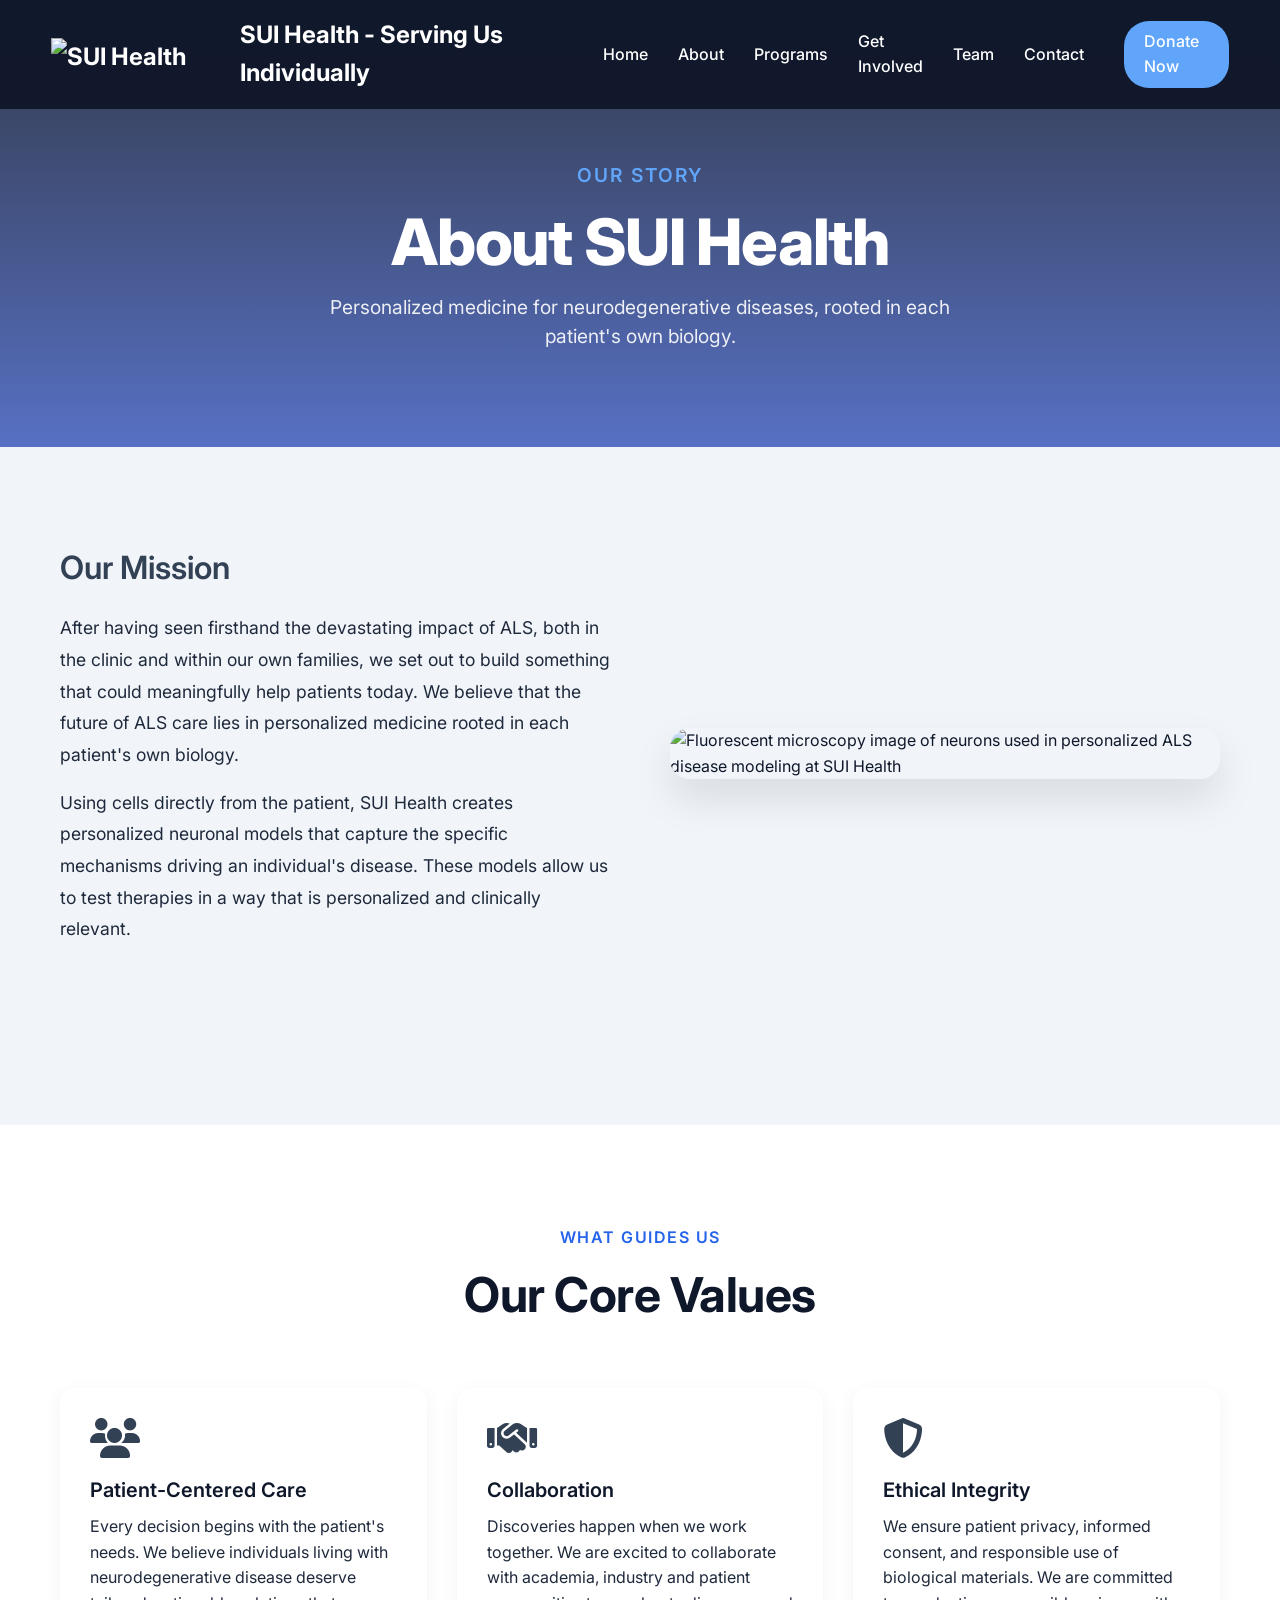
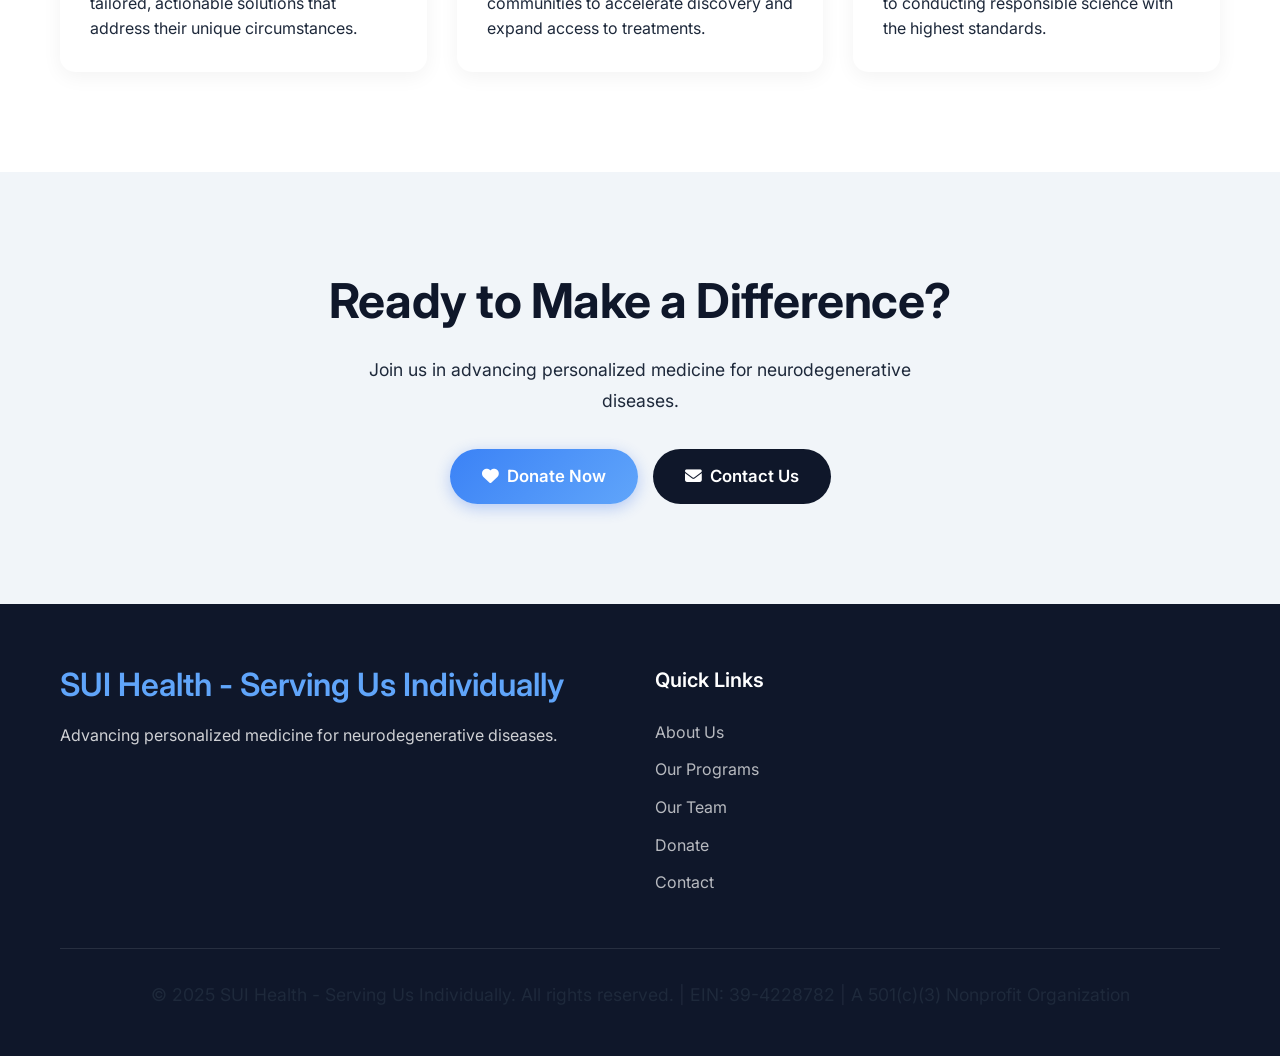
==== about.html @ d616ecc9 "Initial commit" ====
<!DOCTYPE html>
<html lang="en">
<head>
    <meta charset="UTF-8">
    <meta name="viewport" content="width=device-width, initial-scale=1.0">
    <title>About SUI Health — Our Mission to Personalize ALS Treatment</title>
    <meta name="description" content="Learn about SUI Health's mission to develop personalized treatments for ALS and neurodegenerative diseases using patient-derived cellular models and cutting-edge research.">
    <meta name="keywords" content="SUI Health mission, ALS personalized medicine, neurodegenerative disease nonprofit, patient-centered ALS care, personalized neuronal models">
    <link rel="canonical" href="https://www.suihealth.com/about">

    <meta property="og:title" content="About SUI Health — Our Mission to Personalize ALS Treatment">
    <meta property="og:description" content="Learn how SUI Health is pioneering personalized ALS treatments using patient-derived cellular models.">
    <meta property="og:url" content="https://www.suihealth.com/about">
    <meta property="og:type" content="website">

    <script async src="https://www.googletagmanager.com/gtag/js?id=G-ZKHD42PNMG"></script>
    <script>window.dataLayer=window.dataLayer||[];function gtag(){dataLayer.push(arguments);}gtag('js',new Date());gtag('config','G-ZKHD42PNMG');</script>

    <link rel="preconnect" href="https://fonts.googleapis.com">
    <link rel="preconnect" href="https://fonts.gstatic.com" crossorigin>
    <link href="https://fonts.googleapis.com/css2?family=Inter:wght@300;400;500;600;700;800&display=swap" rel="stylesheet">
    <link rel="stylesheet" href="https://cdnjs.cloudflare.com/ajax/libs/font-awesome/6.4.0/css/all.min.css">
    <link rel="stylesheet" href="styles.css">
</head>
<body>
    <div class="loader" id="loader"><div class="loader-spinner"></div></div>

    <!-- Navigation -->
    <nav id="navbar">
        <div class="nav-container">
            <a href="/" class="logo">
                <img src="https://suihealth-website.s3.us-east-2.amazonaws.com/photos/logo-white.png" alt="SUI Health Logo" class="logo-img">
                <span><span class="logo-line1">SUI Health -</span> <span class="logo-line2">Serving Us Individually</span></span>
            </a>
            <div class="nav-links">
                <a href="/">Home</a>
                <a href="/about">About</a>
                <a href="/programs">Programs</a>
                <a href="/get-involved">Get Involved</a>
                <a href="/team">Team</a>
                <a href="/contact">Contact</a>
                <a href="/donate" class="btn-donate">Donate Now</a>
            </div>
            <div class="mobile-menu" onclick="toggleMobileMenu()"><i class="fas fa-bars"></i></div>
        </div>
    </nav>

    <!-- Page Hero -->
    <section class="page-hero">
        <div class="container">
            <div class="section-subtitle">Our Story</div>
            <h1>About SUI Health</h1>
            <p>Personalized medicine for neurodegenerative diseases, rooted in each patient's own biology.</p>
        </div>
    </section>

    <!-- Mission -->
    <section>
        <div class="container">
            <div class="about-content fade-in">
                <div class="about-text">
                    <h3>Our Mission</h3>
                    <p>After having seen firsthand the devastating impact of ALS, both in the clinic and within our own families, we set out to build something that could meaningfully help patients today. We believe that the future of ALS care lies in personalized medicine rooted in each patient's own biology.</p>
                    <p>Using cells directly from the patient, SUI Health creates personalized neuronal models that capture the specific mechanisms driving an individual's disease. These models allow us to test therapies in a way that is personalized and clinically relevant.</p>
                </div>
                <div class="about-image">
                    <img src="https://suihealth-website.s3.us-east-2.amazonaws.com/photos/GU_LC3B-noBaf_1006 - Deconvolved, Type Automatic_2.png" alt="Fluorescent microscopy image of neurons used in personalized ALS disease modeling at SUI Health">
                </div>
            </div>
        </div>
    </section>

    <!-- Values -->
    <section>
        <div class="container">
            <div class="section-header">
                <div class="section-subtitle">What Guides Us</div>
                <h2>Our Core Values</h2>
            </div>
            <div class="values-grid fade-in">
                <div class="value-card">
                    <i class="fas fa-users"></i>
                    <h4>Patient-Centered Care</h4>
                    <p>Every decision begins with the patient's needs. We believe individuals living with neurodegenerative disease deserve tailored, actionable solutions that address their unique circumstances.</p>
                </div>
                <div class="value-card">
                    <i class="fas fa-handshake"></i>
                    <h4>Collaboration</h4>
                    <p>Discoveries happen when we work together. We are excited to collaborate with academia, industry and patient communities to accelerate discovery and expand access to treatments.</p>
                </div>
                <div class="value-card">
                    <i class="fas fa-shield-alt"></i>
                    <h4>Ethical Integrity</h4>
                    <p>We ensure patient privacy, informed consent, and responsible use of biological materials. We are committed to conducting responsible science with the highest standards.</p>
                </div>
            </div>
        </div>
    </section>

    <!-- CTA -->
    <section>
        <div class="container" style="text-align: center;">
            <h2>Ready to Make a Difference?</h2>
            <p style="max-width: 600px; margin: 0 auto 2rem;">Join us in advancing personalized medicine for neurodegenerative diseases.</p>
            <div style="display: flex; gap: 15px; justify-content: center; flex-wrap: wrap;">
                <a href="/donate" class="btn btn-primary"><i class="fas fa-heart"></i> Donate Now</a>
                <a href="/contact" class="btn btn-dark"><i class="fas fa-envelope"></i> Contact Us</a>
            </div>
        </div>
    </section>

    <!-- Footer -->
    <footer>
        <div class="container">
            <div class="footer-content">
                <div class="footer-about">
                    <h3>SUI Health - Serving Us Individually</h3>
                    <p>Advancing personalized medicine for neurodegenerative diseases.</p>
                </div>
                <div class="footer-column">
                    <h4>Quick Links</h4>
                    <ul>
                        <li><a href="/about">About Us</a></li>
                        <li><a href="/programs">Our Programs</a></li>
                        <li><a href="/team">Our Team</a></li>
                        <li><a href="/donate">Donate</a></li>
                        <li><a href="/contact">Contact</a></li>
                    </ul>
                </div>
            </div>
            <div class="footer-bottom">
                <p>&copy; 2025 SUI Health - Serving Us Individually. All rights reserved. | EIN: 39-4228782 | A 501(c)(3) Nonprofit Organization</p>
            </div>
        </div>
    </footer>
    <script src="main.js"></script>
</body>
</html>
---- styles.css ----
/* ========== styles.css — SUI Health Shared Styles ========== */

/* ---------- CSS VARIABLES ---------- */
:root {
    --primary-blue: #2563eb;
    --secondary-blue: #1e40af;
    --light-blue: #3b82f6;
    --accent-blue: #60a5fa;
    --dark-black: #0f172a;
    --medium-black: #1e293b;
    --light-black: #334155;
    --gray: #64748b;
    --light-gray: #f1f5f9;
    --white: #ffffff;
    --success: #10b981;
    --warning: #f59e0b;
    --section-padding: clamp(60px, 8vw, 100px);
    --container-padding: clamp(16px, 4vw, 20px);
    --element-gap: clamp(20px, 4vw, 30px);
}

/* ---------- RESET & BASE ---------- */
* { box-sizing: border-box; margin: 0; padding: 0; scroll-behavior: smooth; }
html { font-size: 16px; }
body {
    font-family: 'Inter', sans-serif;
    color: var(--dark-black);
    background-color: var(--white);
    line-height: 1.6;
    overflow-x: hidden;
    width: 100%;
}

/* ---------- TYPOGRAPHY ---------- */
h1 { font-size: clamp(2.5rem, 5vw, 4rem); font-weight: 800; line-height: 1.1; letter-spacing: -0.02em; margin-bottom: 1rem; }
h2 { font-size: clamp(2rem, 4vw, 3rem); font-weight: 700; line-height: 1.2; letter-spacing: -0.01em; margin-bottom: 1.5rem; }
h3 { font-size: clamp(1.5rem, 3vw, 2rem); font-weight: 600; line-height: 1.3; margin-bottom: 1rem; }
h4 { font-size: 1.25rem; font-weight: 600; margin-bottom: 0.75rem; }
p { font-size: 1.1rem; line-height: 1.8; color: var(--medium-black); margin-bottom: 1rem; }

/* ---------- CONTAINER ---------- */
.container { width: 100%; max-width: 1200px; margin: 0 auto; padding: 0 var(--container-padding); }

/* ---------- SECTIONS ---------- */
section { width: 100%; padding: var(--section-padding) 0; position: relative; }
section:nth-child(even) { background: var(--light-gray); }
.section-header { text-align: center; margin-bottom: 4rem; }
.section-subtitle { color: var(--primary-blue); font-size: 1rem; font-weight: 600; text-transform: uppercase; letter-spacing: 1.5px; margin-bottom: 1rem; }

/* ---------- BUTTONS ---------- */
.btn {
    display: inline-flex; align-items: center; justify-content: center; gap: 8px;
    padding: clamp(12px, 3vw, 14px) clamp(24px, 5vw, 32px);
    font-size: clamp(1rem, 2.5vw, 1.05rem); font-weight: 600; text-decoration: none;
    border-radius: 50px; transition: all 0.3s ease; cursor: pointer; border: none;
    text-align: center; white-space: nowrap;
}
.btn-primary {
    background: linear-gradient(135deg, var(--light-blue), var(--accent-blue));
    color: var(--white); box-shadow: 0 4px 15px rgba(37, 99, 235, 0.3);
}
.btn-primary:hover { transform: translateY(-2px); box-shadow: 0 6px 20px rgba(37, 99, 235, 0.4); }
.btn-secondary { background: transparent; color: var(--white); border: 2px solid var(--white); }
.btn-secondary:hover { background: var(--white); color: var(--primary-blue); }
.btn-dark { background: var(--dark-black); color: var(--white); }
.btn-dark:hover { background: var(--medium-black); }

/* ---------- NAVIGATION ---------- */
nav {
    position: fixed; top: 0; left: 0; width: 100%;
    background: rgba(15, 23, 42, 0.95); backdrop-filter: blur(12px);
    z-index: 1000; transition: all 0.3s ease;
}
nav.scrolled { box-shadow: 0 4px 20px rgba(0, 0, 0, 0.1); }
.nav-container {
    display: flex; justify-content: space-between; align-items: center;
    padding: clamp(0.75rem, 2vw, 1rem) clamp(16px, 4vw, 5%);
}
.logo {
    display: flex; align-items: center; gap: 10px; color: var(--white);
    font-size: clamp(1.25rem, 3vw, 1.5rem); font-weight: 700; text-decoration: none;
}
.logo-img { height: clamp(24px, 4vw, 32px); width: auto; object-fit: contain; }
.logo-line1, .logo-line2 { display: inline; }

.nav-links { display: flex; gap: clamp(20px, 4vw, 30px); align-items: center; }
.nav-links a {
    color: var(--white); text-decoration: none; font-weight: 500;
    font-size: clamp(0.9rem, 2vw, 1rem); transition: color 0.3s ease; position: relative;
}
.nav-links a::after {
    content: ''; position: absolute; bottom: -5px; left: 0; width: 0; height: 2px;
    background: var(--accent-blue); transition: width 0.3s ease;
}
.nav-links a:hover::after { width: 100%; }
.nav-links .btn-donate {
    background: var(--accent-blue); padding: 8px 20px; border-radius: 25px; margin-left: 10px;
}
.nav-links .btn-donate:hover { background: var(--light-blue); transform: translateY(-1px); }
.mobile-menu { display: none; color: var(--white); font-size: 1.5rem; cursor: pointer; padding: 8px; }

/* ---------- HERO (homepage + page banners) ---------- */
.page-hero {
    position: relative;
    padding: 160px 0 80px;
    text-align: center;
    color: #fff;
    overflow: hidden;
    background: 
        linear-gradient(rgba(15,23,42,0.85), rgba(30,64,175,0.75)),
        url('https://suihealth-website.s3.us-east-2.amazonaws.com/photos/17_6_21_vehicle_treated_DAPI_TDP_MAP2_2_MaxIntensity.png') no-repeat center center;
    background-size: cover;
}

.page-hero h1 {
    color: #fff;
    font-size: clamp(2.5rem, 5vw, 4rem);
    font-weight: 800;
    line-height: 1.1;
    letter-spacing: -0.02em;
    margin-bottom: 1rem;
}

.page-hero p {
    color: rgba(255,255,255,0.9);
    font-size: 1.2rem;
    line-height: 1.5;
    max-width: 700px;
    margin-left: auto;
    margin-right: auto;
}

.page-hero .section-subtitle {
    color: var(--accent-blue);
    font-size: 1.2rem;
    font-weight: 600;
    text-transform: uppercase;
    letter-spacing: 2px;
    margin-bottom: 1rem;
}

/* Full-height hero for homepage */
#home {
    position: relative; min-height: 100vh; display: flex; align-items: center;
    justify-content: center; text-align: center; color: #fff; overflow: hidden;
    background: linear-gradient(rgba(15,23,42,0.6), rgba(30,64,175,0.6)),
        url('https://suihealth-website.s3.us-east-2.amazonaws.com/photos/17_6_21_vehicle_treated_DAPI_TDP_MAP2_2_MaxIntensity.png') no-repeat center center;
    background-size: cover;
}
#home::before {
    content: ''; position: absolute; top: 0; left: 0; right: 0; bottom: 0;
    background: rgba(0,0,0,0.2); pointer-events: none;
}
.hero-content { position: relative; z-index: 2; max-width: 800px; padding: 0 var(--container-padding); animation: fadeInUp 1s ease; }
.hero-subtitle { color: var(--accent-blue); font-size: 1.2rem; font-weight: 600; margin-bottom: 1rem; text-transform: uppercase; letter-spacing: 2px; }
#home h1 { font-size: clamp(2.5rem, 5vw, 4rem); font-weight: 800; margin-bottom: 1rem; }
.hero-description { font-size: 1.2rem; line-height: 1.5; color: rgba(255,255,255,0.9); margin-bottom: 2rem; max-width: 600px; margin-left: auto; margin-right: auto; }
.hero-buttons { display: flex; gap: 20px; justify-content: center; flex-wrap: wrap; }

/* ---------- GRIDS ---------- */
.values-grid { display: grid; grid-template-columns: repeat(auto-fit, minmax(280px, 1fr)); gap: var(--element-gap); margin-top: 3rem; }

/* ---------- VALUE CARDS ---------- */
.value-card {
    background: var(--white); padding: clamp(25px, 4vw, 30px); border-radius: 15px;
    box-shadow: 0 5px 20px rgba(0, 0, 0, 0.05); transition: transform 0.3s ease, box-shadow 0.3s ease; height: fit-content;
}
.value-card:hover { transform: translateY(-5px); box-shadow: 0 10px 30px rgba(0, 0, 0, 0.1); }
.value-card i { font-size: clamp(2rem, 5vw, 2.5rem); color: var(--light-black); margin-bottom: 1rem; }
.value-card h4 { color: var(--dark-black); margin-bottom: 0.5rem; }
.value-card p { font-size: clamp(0.95rem, 2.5vw, 1rem); line-height: 1.6; margin: 0; }

/* ---------- ABOUT ---------- */
.about-content { display: grid; grid-template-columns: 1fr; gap: clamp(40px, 8vw, 60px); align-items: center; margin-bottom: 4rem; }
.about-text h3 { color: var(--light-black); margin-bottom: 1.5rem; }
.about-image { position: relative; border-radius: 20px; overflow: hidden; box-shadow: 0 20px 40px rgba(0, 0, 0, 0.1); order: 2; }
.about-image img { width: 100%; height: auto; display: block; }
.about-text { order: 1; }
.about-values { text-align: center; margin-bottom: 40px; padding: 0 var(--container-padding); box-sizing: border-box; }
.about-values img { max-width: 100%; max-height: 400px; width: auto; height: auto; object-fit: cover; border-radius: 10px; box-shadow: 0 4px 10px rgba(0,0,0,0.1); display: block; margin: 0 auto; }

/* ---------- TEAM ---------- */
.team-grid { display: grid; grid-template-columns: repeat(auto-fit, minmax(300px, 1fr)); gap: var(--element-gap); }
.team-member { background: var(--white); border-radius: 20px; overflow: hidden; box-shadow: 0 10px 30px rgba(0, 0, 0, 0.08); transition: transform 0.3s ease, box-shadow 0.3s ease; }
.team-member:hover { transform: translateY(-10px); box-shadow: 0 20px 40px rgba(0, 0, 0, 0.15); }
.team-member-image { height: 300px; background: linear-gradient(135deg, var(--light-black), var(--secondary-blue)); display: flex; align-items: center; justify-content: center; position: relative; overflow: hidden; }
.team-photo { width: 100%; height: 100%; object-fit: cover; object-position: center; }
.team-member-content { padding: clamp(20px, 4vw, 30px); }
.team-member-role { color: var(--light-black); font-weight: 600; margin-bottom: 1rem; }
.team-member-bio { color: var(--gray); line-height: 1.6; margin-bottom: 0; font-size: clamp(0.95rem, 2.5vw, 1rem); }

/* ---------- GET INVOLVED ---------- */
.involvement-options { display: grid; grid-template-columns: repeat(auto-fit, minmax(300px, 1fr)); gap: var(--element-gap); }
.involvement-card { background: linear-gradient(135deg, var(--dark-black), var(--medium-black)); color: var(--white); padding: clamp(30px, 5vw, 40px) clamp(20px, 4vw, 30px); border-radius: 20px; text-align: center; transition: transform 0.3s ease; }
.involvement-card:hover { transform: scale(1.02); }
.involvement-card i { font-size: clamp(2.5rem, 5vw, 3rem); color: var(--accent-blue); margin-bottom: 1.5rem; }
.involvement-card h3 { margin-bottom: 1rem; }
.involvement-card p { color: rgba(255, 255, 255, 0.9); margin-bottom: 1.5rem; font-size: clamp(0.95rem, 2.5vw, 1rem); }
.involvement-card .btn { width: 100%; max-width: 250px; }
.involvement-buttons { display: flex; gap: 10px; flex-wrap: wrap; justify-content: center; }
.involvement-buttons .btn { flex: 1; min-width: 120px; max-width: 200px; }

/* ---------- DONATION ---------- */
.sui-donation-section { max-width: 900px; margin: 0 auto; background: var(--white); border-radius: 20px; box-shadow: 0 20px 60px rgba(0, 0, 0, 0.1); overflow: hidden; }
.donation-content-wrapper { padding: clamp(30px, 5vw, 50px) clamp(20px, 4vw, 40px); }
.impact-message { text-align: center; margin-bottom: clamp(30px, 6vw, 50px); }
.impact-message h3 { color: var(--dark-black); font-size: clamp(1.5rem, 3vw, 2rem); font-weight: 600; line-height: 1.3; margin-bottom: 1.5rem; }
.impact-message p { font-size: clamp(1rem, 2.5vw, 1.1rem); line-height: 1.7; color: var(--medium-black); margin-bottom: 2rem; max-width: 700px; margin-left: auto; margin-right: auto; }
.impact-points { display: grid; grid-template-columns: repeat(auto-fit, minmax(250px, 1fr)); gap: clamp(20px, 4vw, 25px); margin-top: 30px; }
.impact-point { display: flex; align-items: center; gap: 15px; padding: clamp(15px, 3vw, 20px); background: var(--light-gray); border-radius: 15px; border-left: 4px solid var(--primary-blue); transition: transform 0.3s ease, box-shadow 0.3s ease; }
.impact-point:hover { transform: translateY(-2px); box-shadow: 0 5px 20px rgba(37, 99, 235, 0.1); }
.impact-point i { font-size: clamp(1.25rem, 3vw, 1.5rem); color: var(--primary-blue); min-width: 24px; flex-shrink: 0; }
.impact-point span { font-size: clamp(0.95rem, 2.5vw, 1rem); font-weight: 500; color: var(--dark-black); }
.secure-donation { text-align: center; margin: clamp(30px, 6vw, 50px) 0; }
.security-badge { display: inline-flex; align-items: center; gap: 10px; background: rgba(16, 185, 129, 0.1); color: var(--success); padding: 12px clamp(20px, 4vw, 28px); border-radius: 30px; font-weight: 600; font-size: clamp(0.9rem, 2.5vw, 1rem); margin-bottom: clamp(25px, 5vw, 35px); border: 1px solid rgba(16, 185, 129, 0.2); }
.security-badge i { font-size: 1.1rem; }
.paypal-container { margin: 30px 0; }
.custom-donate-btn {
    background: linear-gradient(135deg, var(--light-blue) 0%, var(--accent-blue) 100%);
    color: var(--white); border: none; border-radius: 50px;
    padding: clamp(18px, 4vw, 24px) clamp(30px, 6vw, 50px);
    font-size: clamp(1.1rem, 2.5vw, 1.2rem); font-weight: 600; cursor: pointer;
    transition: all 0.3s ease; box-shadow: 0 8px 30px rgba(37, 99, 235, 0.3);
    min-width: clamp(280px, 50vw, 320px); display: inline-flex; align-items: center;
    justify-content: center; gap: 15px; font-family: 'Inter', sans-serif;
    position: relative; overflow: hidden;
}
.custom-donate-btn::before { content: ''; position: absolute; top: 0; left: -100%; width: 100%; height: 100%; background: linear-gradient(90deg, transparent, rgba(255, 255, 255, 0.2), transparent); transition: left 0.5s; }
.custom-donate-btn:hover::before { left: 100%; }
.custom-donate-btn:hover { transform: translateY(-3px); box-shadow: 0 12px 40px rgba(37, 99, 235, 0.4); background: linear-gradient(135deg, var(--primary-blue) 0%, var(--secondary-blue) 100%); }
.custom-donate-btn i { font-size: 1.3rem; }
.btn-content { display: flex; flex-direction: column; align-items: center; }
.btn-text { font-size: clamp(1.1rem, 2.5vw, 1.2rem); line-height: 1.2; }
.btn-content small { font-size: clamp(0.75rem, 2vw, 0.8rem); font-weight: 400; opacity: 0.9; margin-top: 4px; }
.nonprofit-credentials { background: var(--light-gray); border-radius: 20px; padding: clamp(25px, 5vw, 40px); margin: clamp(30px, 6vw, 50px) 0; }
.credentials-grid { display: grid; grid-template-columns: repeat(auto-fit, minmax(250px, 1fr)); gap: clamp(20px, 4vw, 30px); }
.credential-item { display: flex; align-items: center; gap: clamp(15px, 3vw, 20px); background: var(--white); padding: clamp(18px, 4vw, 25px); border-radius: 15px; box-shadow: 0 5px 20px rgba(0, 0, 0, 0.05); transition: transform 0.3s ease, box-shadow 0.3s ease; }
.credential-item:hover { transform: translateY(-3px); box-shadow: 0 10px 30px rgba(0, 0, 0, 0.1); }
.credential-icon { width: clamp(50px, 8vw, 60px); height: clamp(50px, 8vw, 60px); background: linear-gradient(135deg, var(--light-blue) 0%, var(--accent-blue) 100%); border-radius: 15px; display: flex; align-items: center; justify-content: center; flex-shrink: 0; }
.credential-icon i { font-size: clamp(1.25rem, 3vw, 1.5rem); color: var(--white); }
.credential-text { flex: 1; }
.credential-text strong { display: block; color: var(--dark-black); font-size: clamp(1rem, 2.5vw, 1.1rem); font-weight: 600; margin-bottom: 5px; }
.credential-text span { color: var(--gray); font-size: clamp(0.9rem, 2vw, 0.95rem); }

/* ---------- CONTACT ---------- */
.contact-container { display: grid; grid-template-columns: 1fr; gap: var(--element-gap); max-width: 1000px; margin: 0 auto; }
.contact-info { background: linear-gradient(135deg, var(--dark-black), var(--medium-black)); color: var(--white); padding: clamp(25px, 5vw, 40px); border-radius: 20px; order: 2; }
.contact-info img { max-width: 300px; width: 100%; height: auto; border-radius: 15px; margin-top: 20px; display: block; margin-left: auto; margin-right: auto; }
.contact-form { background: var(--white); padding: clamp(25px, 5vw, 40px); border-radius: 20px; box-shadow: 0 10px 30px rgba(0, 0, 0, 0.05); order: 1; }
.contact-item { display: flex; align-items: flex-start; gap: 20px; margin-bottom: 25px; }
.contact-item i { font-size: 1.5rem; color: var(--accent-blue); width: 30px; margin-top: 2px; flex-shrink: 0; }
.contact-item-content h4 { font-size: 1rem; margin-bottom: 0.3rem; color: var(--accent-blue); }
.contact-item-content p { color: rgba(255, 255, 255, 0.9); margin: 0; font-size: clamp(0.95rem, 2.5vw, 1rem); }
.contact-item-content a { color: rgba(255, 255, 255, 0.9); text-decoration: none; }
.form-group { margin-bottom: clamp(15px, 3vw, 20px); }
.form-group label { display: block; margin-bottom: 8px; font-weight: 600; color: var(--dark-black); font-size: clamp(0.95rem, 2.5vw, 1rem); }
.form-group input, .form-group textarea { width: 100%; padding: clamp(10px, 2.5vw, 12px); border: 2px solid var(--light-gray); border-radius: 10px; font-size: clamp(0.95rem, 2.5vw, 1rem); font-family: inherit; transition: border-color 0.3s ease; }
.form-group input:focus, .form-group textarea:focus { outline: none; border-color: var(--primary-blue); }
.form-group textarea { resize: vertical; min-height: clamp(100px, 20vw, 120px); }
.form-submit { width: 100%; padding: clamp(12px, 3vw, 15px); font-size: clamp(1rem, 2.5vw, 1.1rem); }

/* ---------- FOOTER ---------- */
footer { background: var(--dark-black); color: var(--white); padding: clamp(40px, 8vw, 60px) 0 30px; }
.footer-content { display: grid; grid-template-columns: repeat(auto-fit, minmax(250px, 1fr)); gap: var(--element-gap); margin-bottom: 40px; }
.footer-about h3 { margin-bottom: 1rem; color: var(--accent-blue); }
.footer-about p { color: rgba(255, 255, 255, 0.8); line-height: 1.8; font-size: clamp(0.95rem, 2.5vw, 1rem); }
.footer-column h4 { margin-bottom: 1.5rem; color: var(--white); }
.footer-column ul { list-style: none; }
.footer-column ul li { margin-bottom: 12px; }
.footer-column ul li a { color: rgba(255, 255, 255, 0.7); text-decoration: none; transition: color 0.3s ease; font-size: clamp(0.9rem, 2.5vw, 1rem); }
.footer-column ul li a:hover { color: var(--accent-blue); }
.footer-bottom { padding-top: 30px; border-top: 1px solid rgba(255, 255, 255, 0.1); text-align: center; color: rgba(255, 255, 255, 0.6); font-size: clamp(0.875rem, 2vw, 0.95rem); }

/* ---------- ANIMATIONS ---------- */
@keyframes fadeInUp { from { opacity: 0; transform: translateY(40px); } to { opacity: 1; transform: translateY(0); } }
.fade-in { opacity: 0; transform: translateY(30px); transition: all 0.8s ease; }
.fade-in.visible { opacity: 1; transform: translateY(0); }

/* ---------- LOADER ---------- */
.loader { position: fixed; top: 0; left: 0; width: 100%; height: 100%; background: var(--dark-black); display: flex; align-items: center; justify-content: center; z-index: 9999; transition: opacity 0.5s ease, visibility 0.5s ease; }
.loader.hidden { opacity: 0; visibility: hidden; }
.loader-spinner { width: 60px; height: 60px; border: 4px solid rgba(255, 255, 255, 0.1); border-top-color: var(--accent-blue); border-radius: 50%; animation: spin 1s linear infinite; }
@keyframes spin { to { transform: rotate(360deg); } }

/* ---------- RESPONSIVE ---------- */
@media (min-width: 768px) {
    .about-content { grid-template-columns: 1fr 1fr; }
    .about-text { order: 1; }
    .about-image { order: 2; }
    .contact-container { grid-template-columns: 1fr 1fr; }
    .contact-info { order: 1; }
    .contact-form { order: 2; }
    .hero-buttons { justify-content: center; flex-direction: row; }
}

@media (max-width: 767px) {
    .nav-links { display: none; }
    .mobile-menu { display: block; }
    .hero-buttons { flex-direction: column; gap: 12px; }
    .hero-buttons .btn { width: 100%; max-width: 280px; margin: 0 auto; }
    .impact-points { grid-template-columns: 1fr; }
    .credentials-grid { grid-template-columns: 1fr; }
    .custom-donate-btn { max-width: 100%; min-width: 100%; }
    #home { background-attachment: scroll; }
    .programs-grid, .team-grid, .involvement-options { grid-template-columns: 1fr; }
    .footer-content { grid-template-columns: 1fr; text-align: center; }
}

@media (max-width: 768px) {
    #home h1 { font-size: 2.2rem; }
    #home .hero-description { font-size: 1rem; }
}

@media (max-width: 480px) {
    :root { --container-padding: 15px; --section-padding: 60px; }
    .logo-line2::before { content: "\A"; white-space: pre; }
    .logo { font-size: 1rem; line-height: 1.3; }
    .impact-point { flex-direction: column; text-align: center; gap: 10px; }
    .credential-item { flex-direction: column; text-align: center; gap: 15px; }
    section { padding: 60px 20px; }
    .container { padding: 0 15px; }
    .btn { padding: 12px 24px; font-size: 1rem; }
    #home h1 { font-size: 1.8rem; }
    #home .hero-description { font-size: 0.9rem; }
}
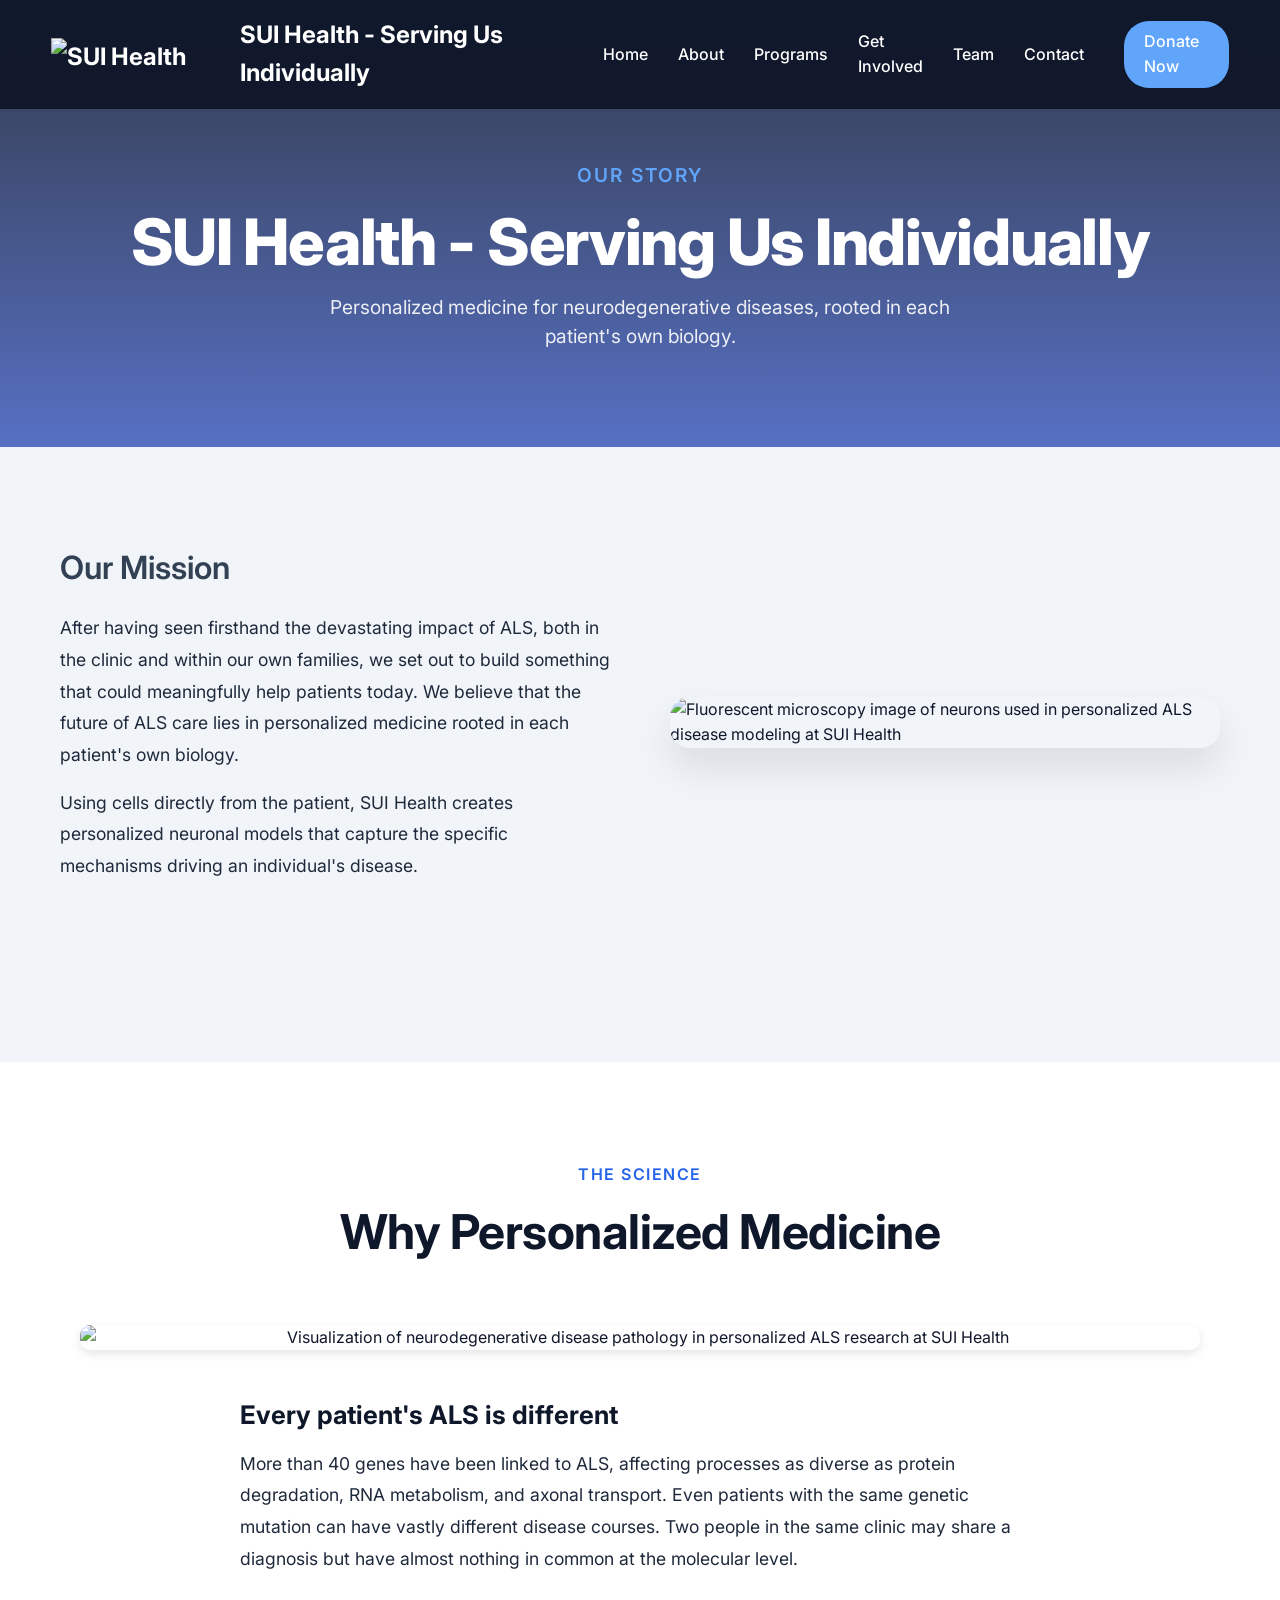
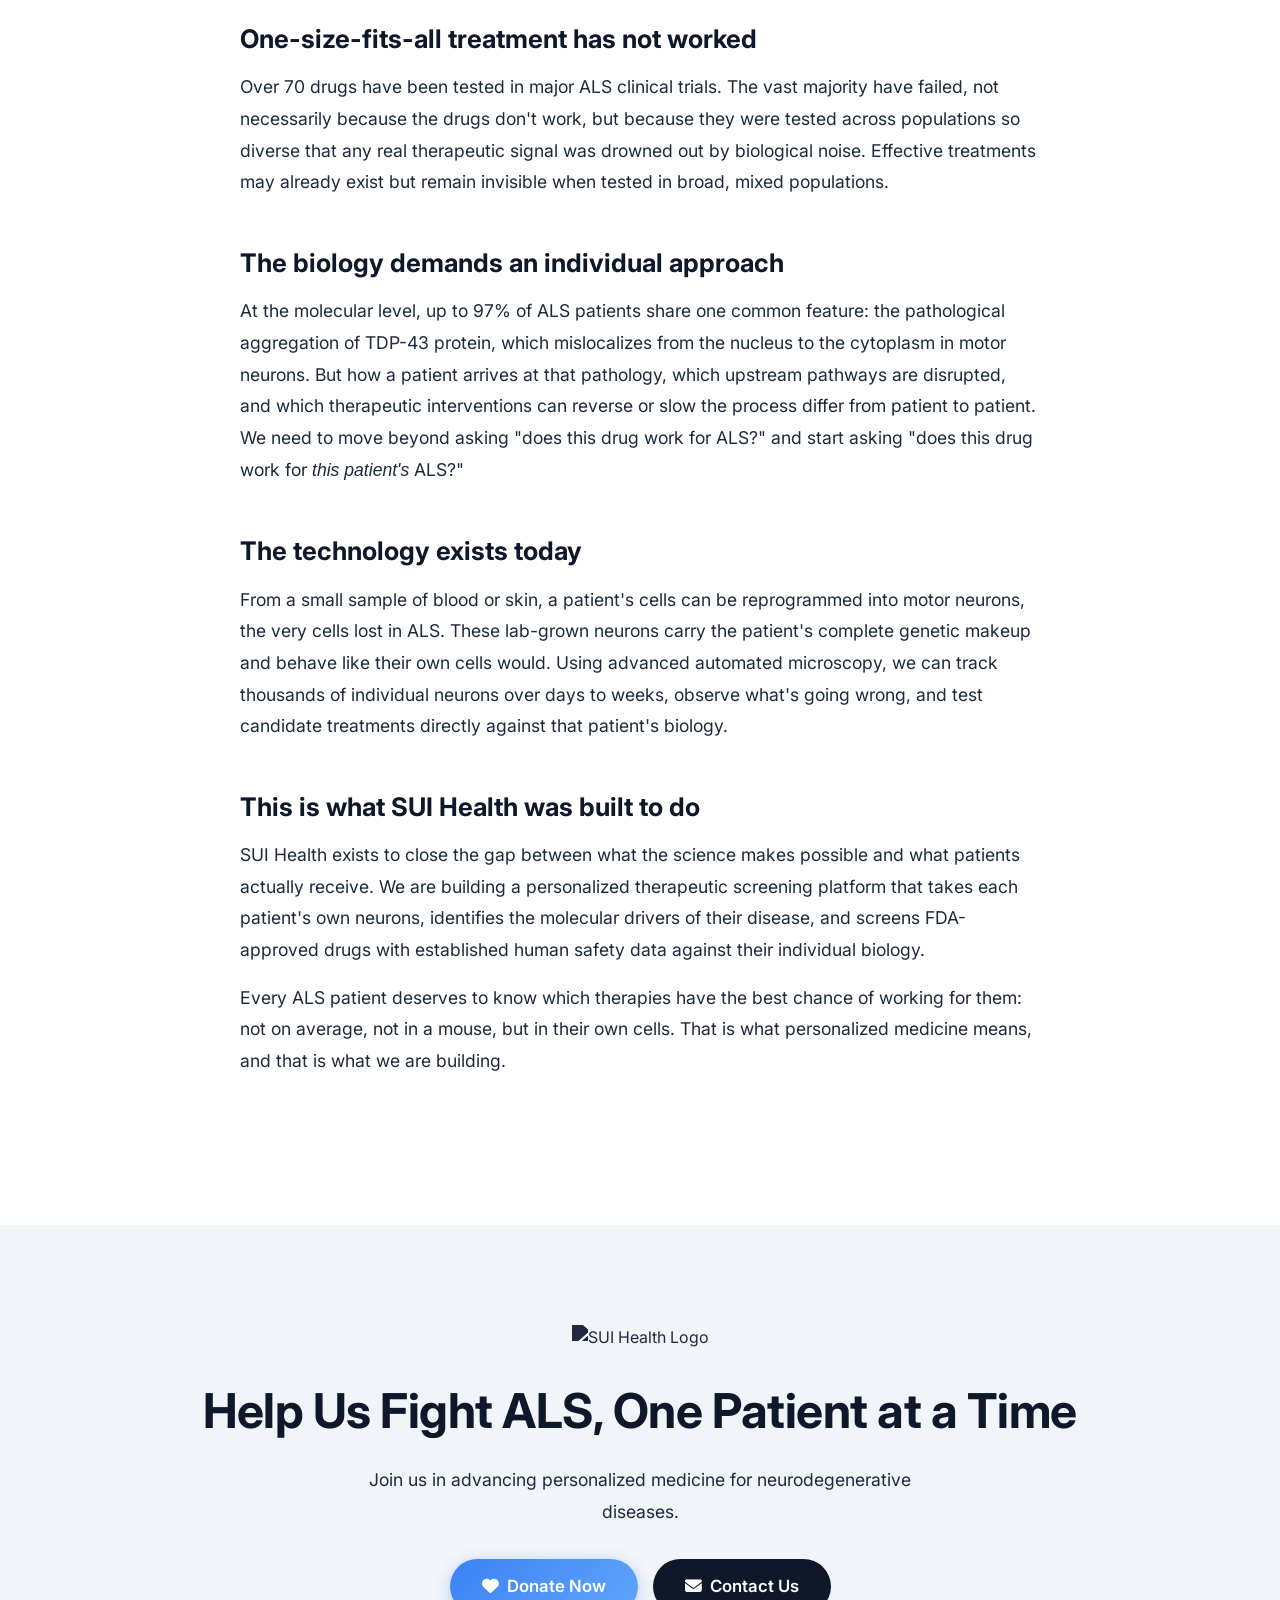
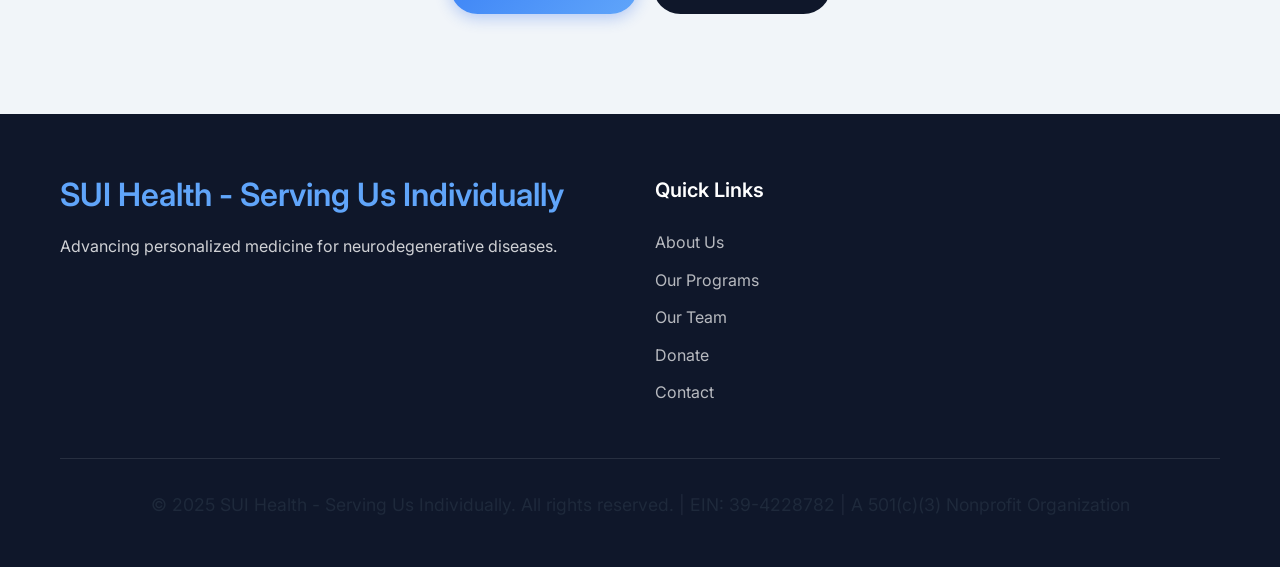
==== commit f169a7e9: "Add text and images for GitHub Pages" ====
--- a/about.html
+++ b/about.html
@@ -5,9 +5,8 @@
     <meta name="viewport" content="width=device-width, initial-scale=1.0">
     <title>About SUI Health — Our Mission to Personalize ALS Treatment</title>
     <meta name="description" content="Learn about SUI Health's mission to develop personalized treatments for ALS and neurodegenerative diseases using patient-derived cellular models and cutting-edge research.">
-    <meta name="keywords" content="SUI Health mission, ALS personalized medicine, neurodegenerative disease nonprofit, patient-centered ALS care, personalized neuronal models">
+    <meta name="keywords" content="SUI Health mission, ALS personalized medicine, neurodegenerative disease nonprofit, patient-centered ALS care, personalized neuronal models, TDP-43, iPSC motor neurons">
     <link rel="canonical" href="https://www.suihealth.com/about">
-
     <meta property="og:title" content="About SUI Health — Our Mission to Personalize ALS Treatment">
     <meta property="og:description" content="Learn how SUI Health is pioneering personalized ALS treatments using patient-derived cellular models.">
     <meta property="og:url" content="https://www.suihealth.com/about">
@@ -21,6 +20,37 @@
     <link href="https://fonts.googleapis.com/css2?family=Inter:wght@300;400;500;600;700;800&display=swap" rel="stylesheet">
     <link rel="stylesheet" href="https://cdnjs.cloudflare.com/ajax/libs/font-awesome/6.4.0/css/all.min.css">
     <link rel="stylesheet" href="styles.css">
+
+    <style>
+        /* About page specific styles */
+        .why-section {
+            max-width: 800px;
+            margin: 0 auto;
+        }
+        .why-block {
+            margin-bottom: 3rem;
+        }
+        .why-block h3 {
+            color: var(--dark-black);
+            font-size: clamp(1.3rem, 3vw, 1.6rem);
+            font-weight: 700;
+            margin-bottom: 1rem;
+        }
+        .why-block p {
+            font-size: 1.1rem;
+            line-height: 1.8;
+            color: var(--medium-black);
+        }
+        .why-intro {
+            text-align: center;
+            max-width: 700px;
+            margin: 0 auto 3rem;
+        }
+        .why-intro p {
+            font-size: 1.15rem;
+            color: var(--gray);
+        }
+    </style>
 </head>
 <body>
     <div class="loader" id="loader"><div class="loader-spinner"></div></div>
@@ -49,19 +79,19 @@
     <section class="page-hero">
         <div class="container">
             <div class="section-subtitle">Our Story</div>
-            <h1>About SUI Health</h1>
+            <h1>SUI Health - Serving Us Individually</h1>
             <p>Personalized medicine for neurodegenerative diseases, rooted in each patient's own biology.</p>
         </div>
     </section>
 
-    <!-- Mission -->
+    <!-- Mission Section -->
     <section>
         <div class="container">
             <div class="about-content fade-in">
                 <div class="about-text">
                     <h3>Our Mission</h3>
                     <p>After having seen firsthand the devastating impact of ALS, both in the clinic and within our own families, we set out to build something that could meaningfully help patients today. We believe that the future of ALS care lies in personalized medicine rooted in each patient's own biology.</p>
-                    <p>Using cells directly from the patient, SUI Health creates personalized neuronal models that capture the specific mechanisms driving an individual's disease. These models allow us to test therapies in a way that is personalized and clinically relevant.</p>
+                    <p>Using cells directly from the patient, SUI Health creates personalized neuronal models that capture the specific mechanisms driving an individual's disease.</p>
                 </div>
                 <div class="about-image">
                     <img src="https://suihealth-website.s3.us-east-2.amazonaws.com/photos/GU_LC3B-noBaf_1006 - Deconvolved, Type Automatic_2.png" alt="Fluorescent microscopy image of neurons used in personalized ALS disease modeling at SUI Health">
@@ -70,29 +100,46 @@
         </div>
     </section>
 
-    <!-- Values -->
+    <!-- Why Personalized Medicine Section -->
     <section>
         <div class="container">
             <div class="section-header">
-                <div class="section-subtitle">What Guides Us</div>
-                <h2>Our Core Values</h2>
+                <div class="section-subtitle">The Science</div>
+                <h2>Why Personalized Medicine</h2>
             </div>
-            <div class="values-grid fade-in">
-                <div class="value-card">
-                    <i class="fas fa-users"></i>
-                    <h4>Patient-Centered Care</h4>
-                    <p>Every decision begins with the patient's needs. We believe individuals living with neurodegenerative disease deserve tailored, actionable solutions that address their unique circumstances.</p>
+
+            <div class="about-values fade-in" style="margin-bottom: 3rem;">
+                <img src="https://suihealth-website.s3.us-east-2.amazonaws.com/photos/ratsplosion.png" alt="Visualization of neurodegenerative disease pathology in personalized ALS research at SUI Health">
+            </div>
+
+            <div class="why-section fade-in">
+
+                <div class="why-block">
+                    <h3>Every patient's ALS is different</h3>
+                    <p>More than 40 genes have been linked to ALS, affecting processes as diverse as protein degradation, RNA metabolism, and axonal transport. Even patients with the same genetic mutation can have vastly different disease courses. Two people in the same clinic may share a diagnosis but have almost nothing in common at the molecular level.</p>
                 </div>
-                <div class="value-card">
-                    <i class="fas fa-handshake"></i>
-                    <h4>Collaboration</h4>
-                    <p>Discoveries happen when we work together. We are excited to collaborate with academia, industry and patient communities to accelerate discovery and expand access to treatments.</p>
+
+                <div class="why-block">
+                    <h3>One-size-fits-all treatment has not worked</h3>
+                    <p>Over 70 drugs have been tested in major ALS clinical trials. The vast majority have failed, not necessarily because the drugs don't work, but because they were tested across populations so diverse that any real therapeutic signal was drowned out by biological noise. Effective treatments may already exist but remain invisible when tested in broad, mixed populations.</p>
                 </div>
-                <div class="value-card">
-                    <i class="fas fa-shield-alt"></i>
-                    <h4>Ethical Integrity</h4>
-                    <p>We ensure patient privacy, informed consent, and responsible use of biological materials. We are committed to conducting responsible science with the highest standards.</p>
+
+                <div class="why-block">
+                    <h3>The biology demands an individual approach</h3>
+                    <p>At the molecular level, up to 97% of ALS patients share one common feature: the pathological aggregation of TDP-43 protein, which mislocalizes from the nucleus to the cytoplasm in motor neurons. But how a patient arrives at that pathology, which upstream pathways are disrupted, and which therapeutic interventions can reverse or slow the process differ from patient to patient. We need to move beyond asking "does this drug work for ALS?" and start asking "does this drug work for <em>this patient's</em> ALS?"</p>
                 </div>
+
+                <div class="why-block">
+                    <h3>The technology exists today</h3>
+                    <p>From a small sample of blood or skin, a patient's cells can be reprogrammed into motor neurons, the very cells lost in ALS. These lab-grown neurons carry the patient's complete genetic makeup and behave like their own cells would. Using advanced automated microscopy, we can track thousands of individual neurons over days to weeks, observe what's going wrong, and test candidate treatments directly against that patient's biology.</p>
+                </div>
+
+                <div class="why-block">
+                    <h3>This is what SUI Health was built to do</h3>
+                    <p>SUI Health exists to close the gap between what the science makes possible and what patients actually receive. We are building a personalized therapeutic screening platform that takes each patient's own neurons, identifies the molecular drivers of their disease, and screens FDA-approved drugs with established human safety data against their individual biology.</p>
+                    <p>Every ALS patient deserves to know which therapies have the best chance of working for them: not on average, not in a mouse, but in their own cells. That is what personalized medicine means, and that is what we are building.</p>
+                </div>
+
             </div>
         </div>
     </section>
@@ -100,7 +147,8 @@
     <!-- CTA -->
     <section>
         <div class="container" style="text-align: center;">
-            <h2>Ready to Make a Difference?</h2>
+            <img src="https://suihealth-website.s3.us-east-2.amazonaws.com/photos/logo-white.png" alt="SUI Health Logo" style="height: 60px; margin-bottom: 2rem; filter: brightness(0) saturate(100%) invert(15%) sepia(20%) saturate(1000%) hue-rotate(190deg);">
+            <h2>Help Us Fight ALS, One Patient at a Time</h2>
             <p style="max-width: 600px; margin: 0 auto 2rem;">Join us in advancing personalized medicine for neurodegenerative diseases.</p>
             <div style="display: flex; gap: 15px; justify-content: center; flex-wrap: wrap;">
                 <a href="/donate" class="btn btn-primary"><i class="fas fa-heart"></i> Donate Now</a>
@@ -133,6 +181,14 @@
             </div>
         </div>
     </footer>
-    <script src="main.js"></script>
+
+    <script>
+        window.addEventListener('load',()=>{setTimeout(()=>{document.getElementById('loader').classList.add('hidden');},500);});
+        window.addEventListener('scroll',()=>{const n=document.getElementById('navbar');if(window.scrollY>50)n.classList.add('scrolled');else n.classList.remove('scrolled');});
+        function toggleMobileMenu(){const nl=document.querySelector('.nav-links'),mi=document.querySelector('.mobile-menu i');if(nl.style.display==='flex'){nl.style.display='none';mi.classList.replace('fa-times','fa-bars');}else{nl.style.display='flex';nl.style.flexDirection='column';nl.style.position='absolute';nl.style.top='100%';nl.style.left='0';nl.style.right='0';nl.style.background='var(--dark-black)';nl.style.padding='20px';nl.style.borderRadius='0 0 15px 15px';mi.classList.replace('fa-bars','fa-times');}}
+        document.querySelectorAll('.nav-links a').forEach(l=>{l.addEventListener('click',()=>{if(window.innerWidth<768){document.querySelector('.nav-links').style.display='none';const i=document.querySelector('.mobile-menu i');if(i)i.classList.replace('fa-times','fa-bars');}});});
+        const observer=new IntersectionObserver((entries)=>{entries.forEach(e=>{if(e.isIntersecting)e.target.classList.add('visible');});},{threshold:0.1,rootMargin:'0px 0px -50px 0px'});
+        document.querySelectorAll('.fade-in').forEach(el=>observer.observe(el));
+    </script>
 </body>
 </html>
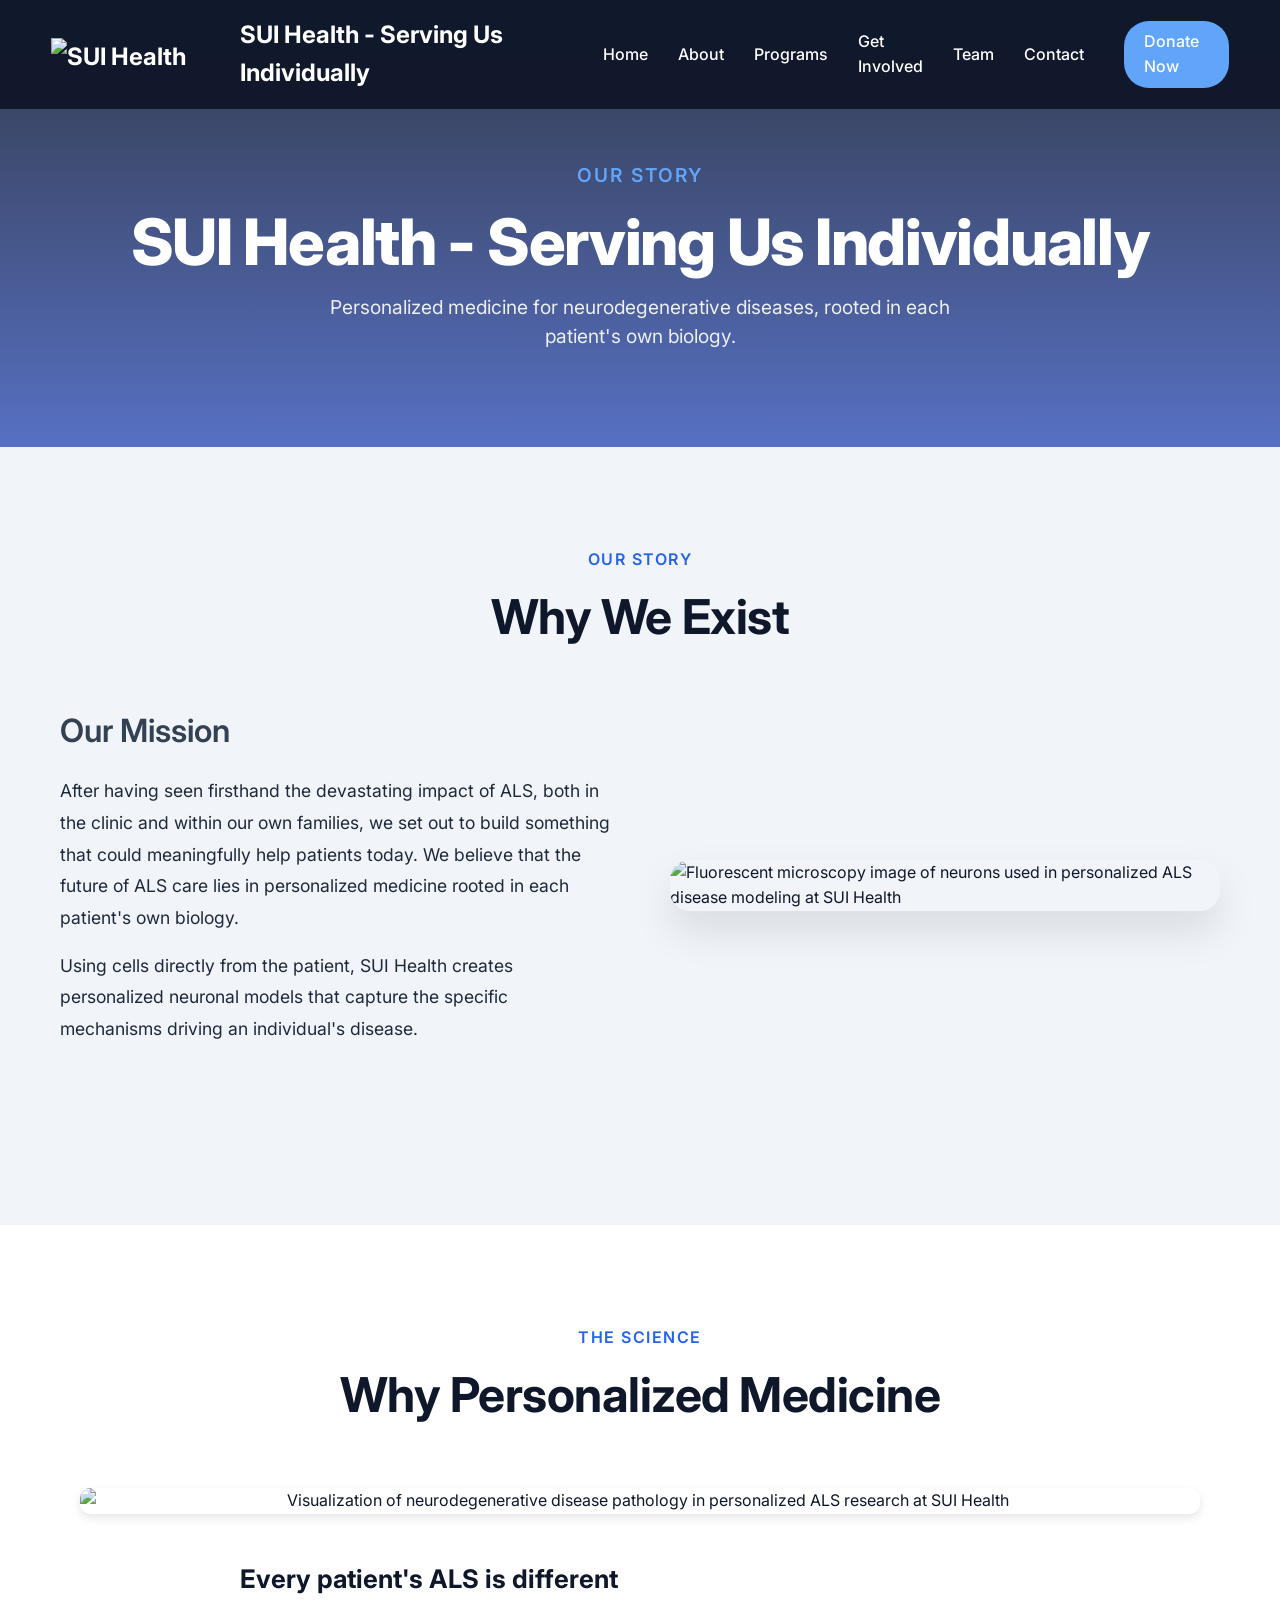
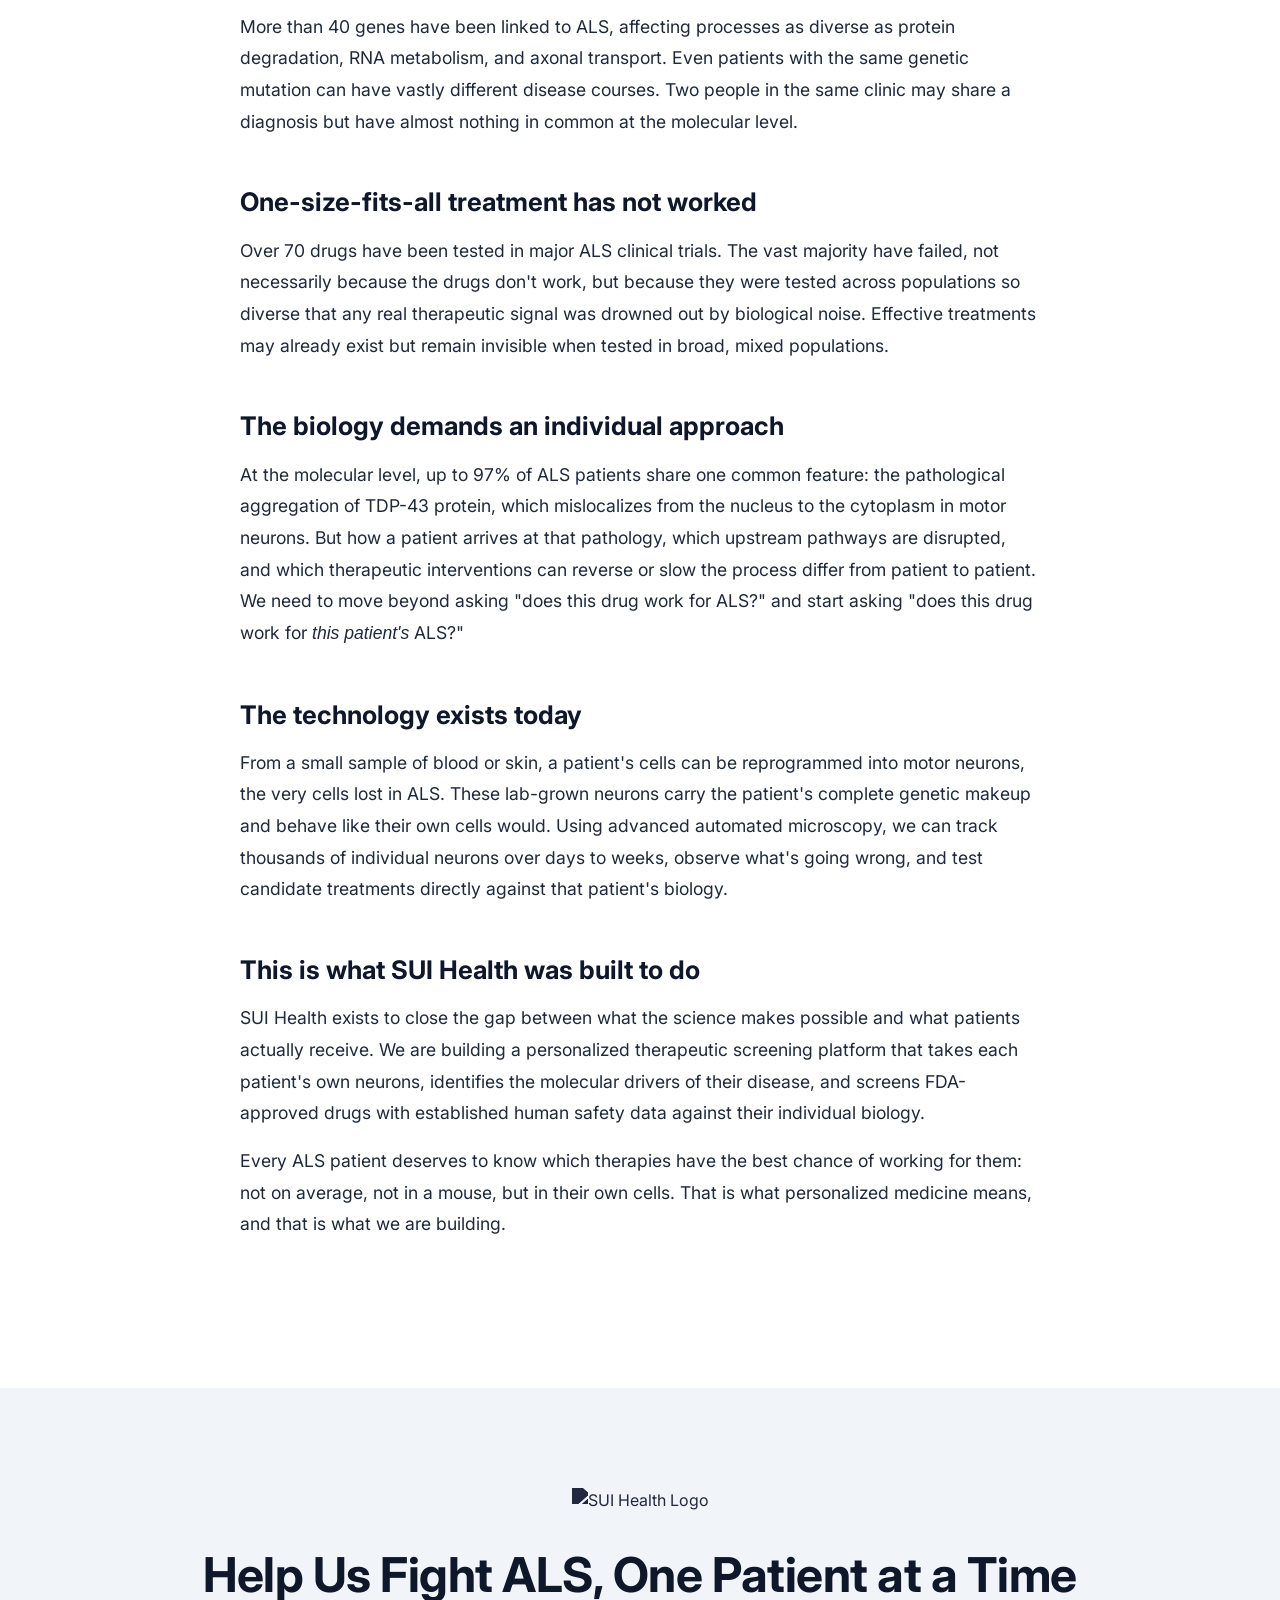
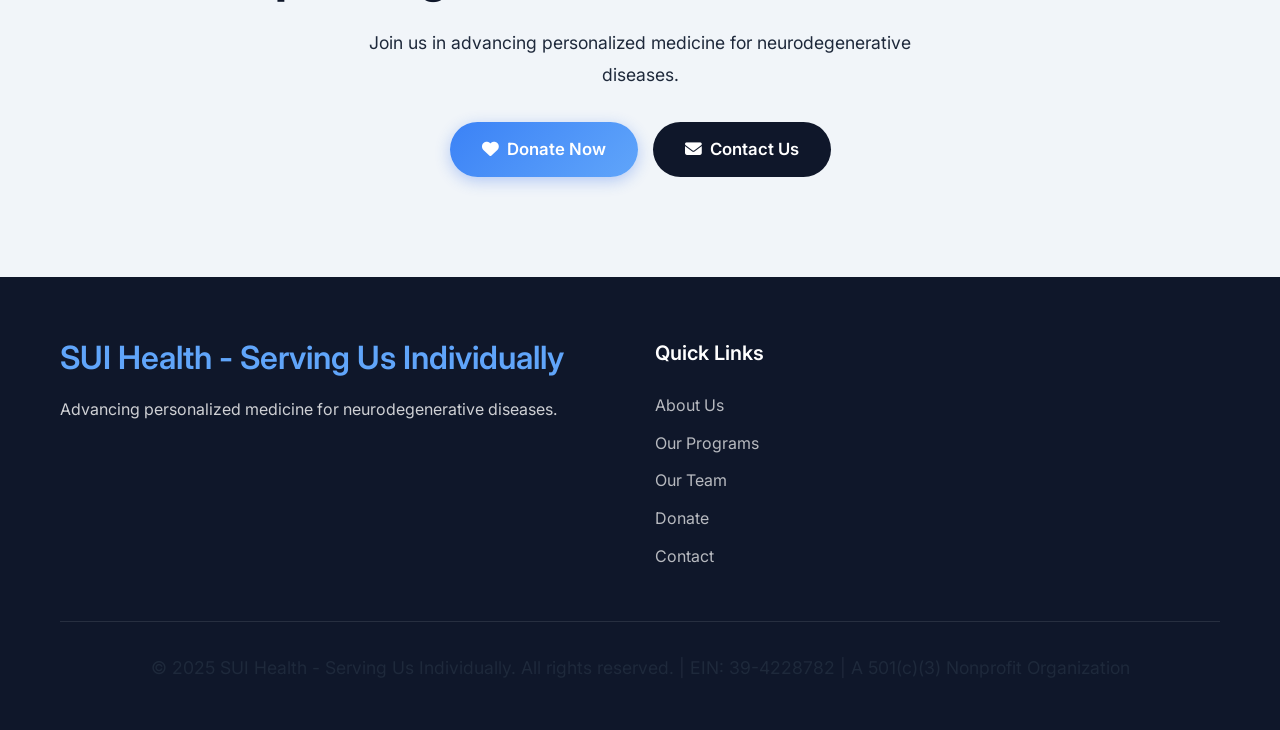
==== commit 2b60c15a: "Fix image location" ====
--- a/about.html
+++ b/about.html
@@ -85,17 +85,27 @@
     </section>
 
     <!-- Mission Section -->
+
+ 
     <section>
         <div class="container">
+                           <div class="section-header">
+                    <div class="section-subtitle">Our Story</div>
+                    <h2>Why We Exist</h2>
+                </div>
+ 
             <div class="about-content fade-in">
+
+                <div class="about-image">
+                    <img src="https://suihealth-website.s3.us-east-2.amazonaws.com/photos/GU_LC3B-noBaf_1006 - Deconvolved, Type Automatic_2.png" alt="Fluorescent microscopy image of neurons used in personalized ALS disease modeling at SUI Health">
+                </div>
+                
                 <div class="about-text">
                     <h3>Our Mission</h3>
                     <p>After having seen firsthand the devastating impact of ALS, both in the clinic and within our own families, we set out to build something that could meaningfully help patients today. We believe that the future of ALS care lies in personalized medicine rooted in each patient's own biology.</p>
                     <p>Using cells directly from the patient, SUI Health creates personalized neuronal models that capture the specific mechanisms driving an individual's disease.</p>
                 </div>
-                <div class="about-image">
-                    <img src="https://suihealth-website.s3.us-east-2.amazonaws.com/photos/GU_LC3B-noBaf_1006 - Deconvolved, Type Automatic_2.png" alt="Fluorescent microscopy image of neurons used in personalized ALS disease modeling at SUI Health">
-                </div>
+                
             </div>
         </div>
     </section>
--- a/styles.css
+++ b/styles.css
@@ -138,6 +138,7 @@
     letter-spacing: 2px;
     margin-bottom: 1rem;
 }
+.page-hero p { color: rgba(255,255,255,0.9); max-width: 700px; margin-left: auto; margin-right: auto; }
 
 /* Full-height hero for homepage */
 #home {
@@ -294,6 +295,11 @@
 }
 
 @media (max-width: 767px) {
+    .about-image { order: 1; }
+    .about-text { order: 2; }
+}
+
+@media (max-width: 767px) {
     .nav-links { display: none; }
     .mobile-menu { display: block; }
     .hero-buttons { flex-direction: column; gap: 12px; }
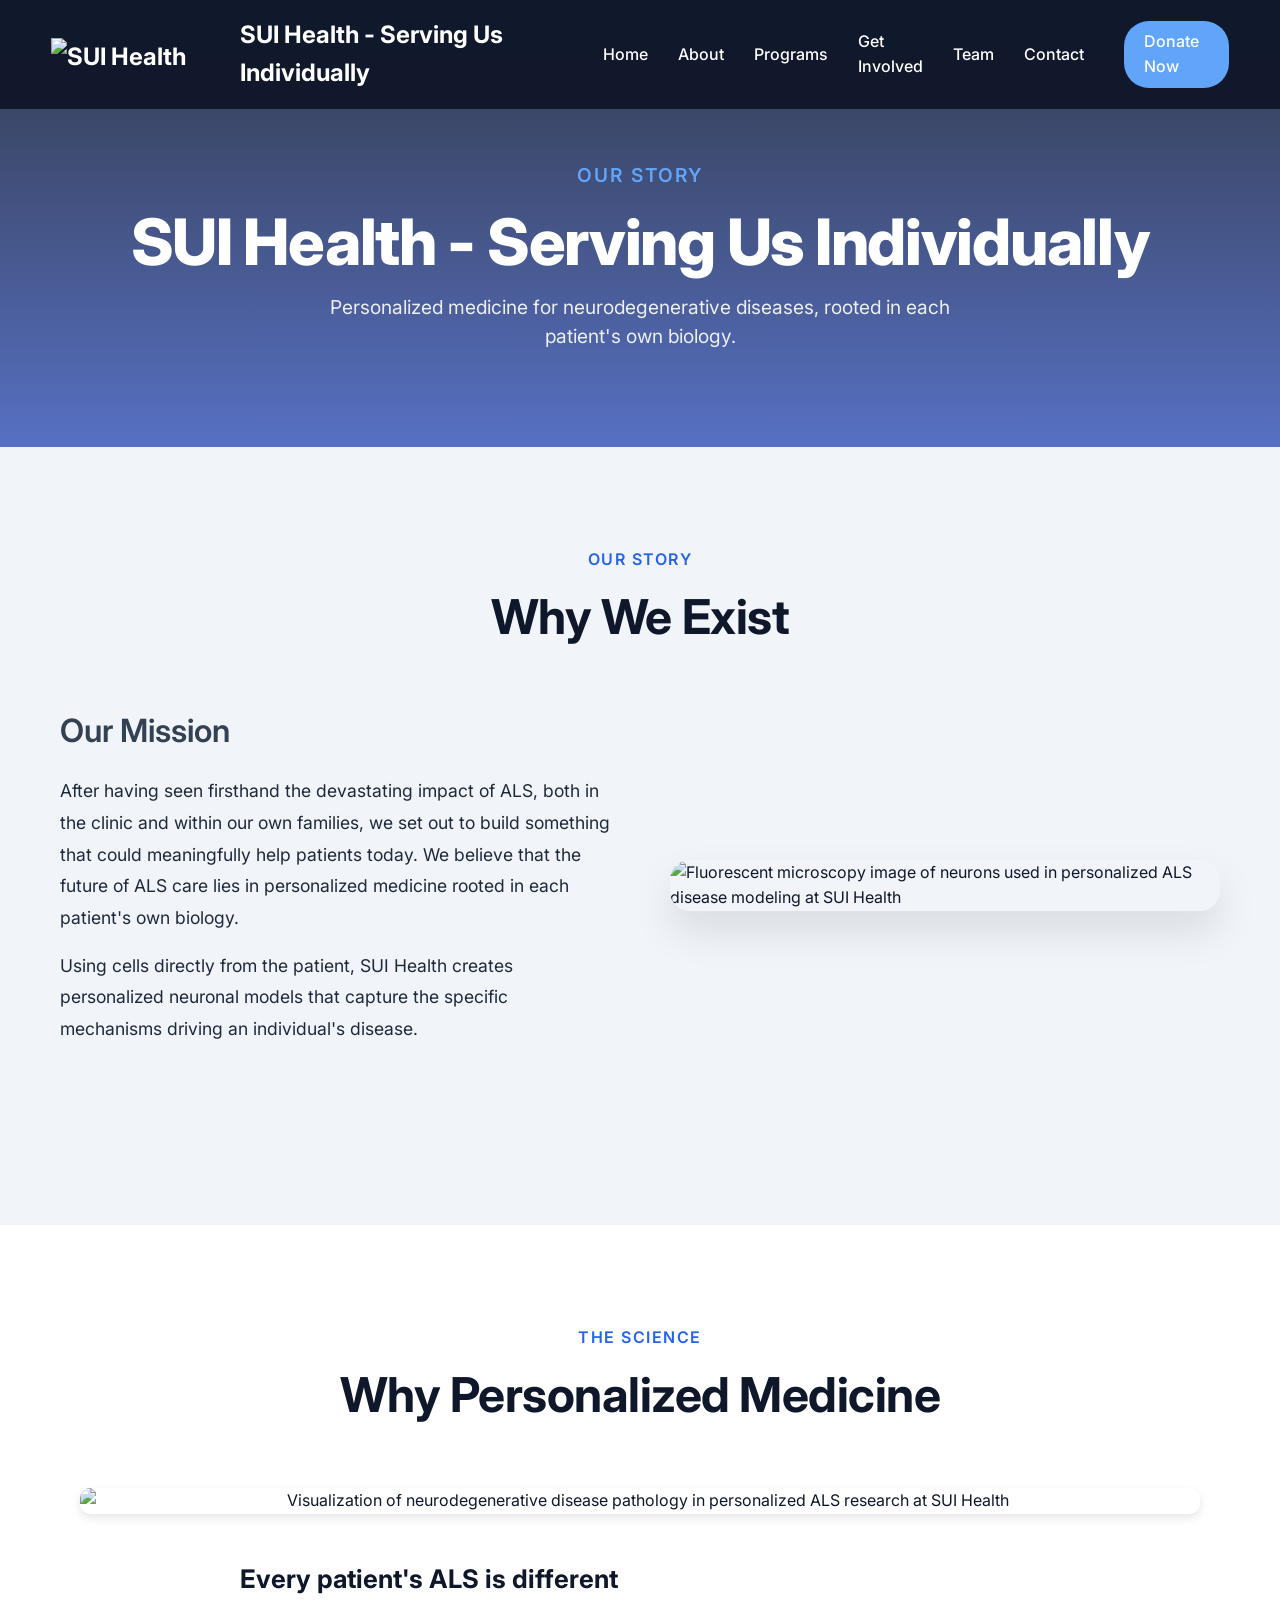
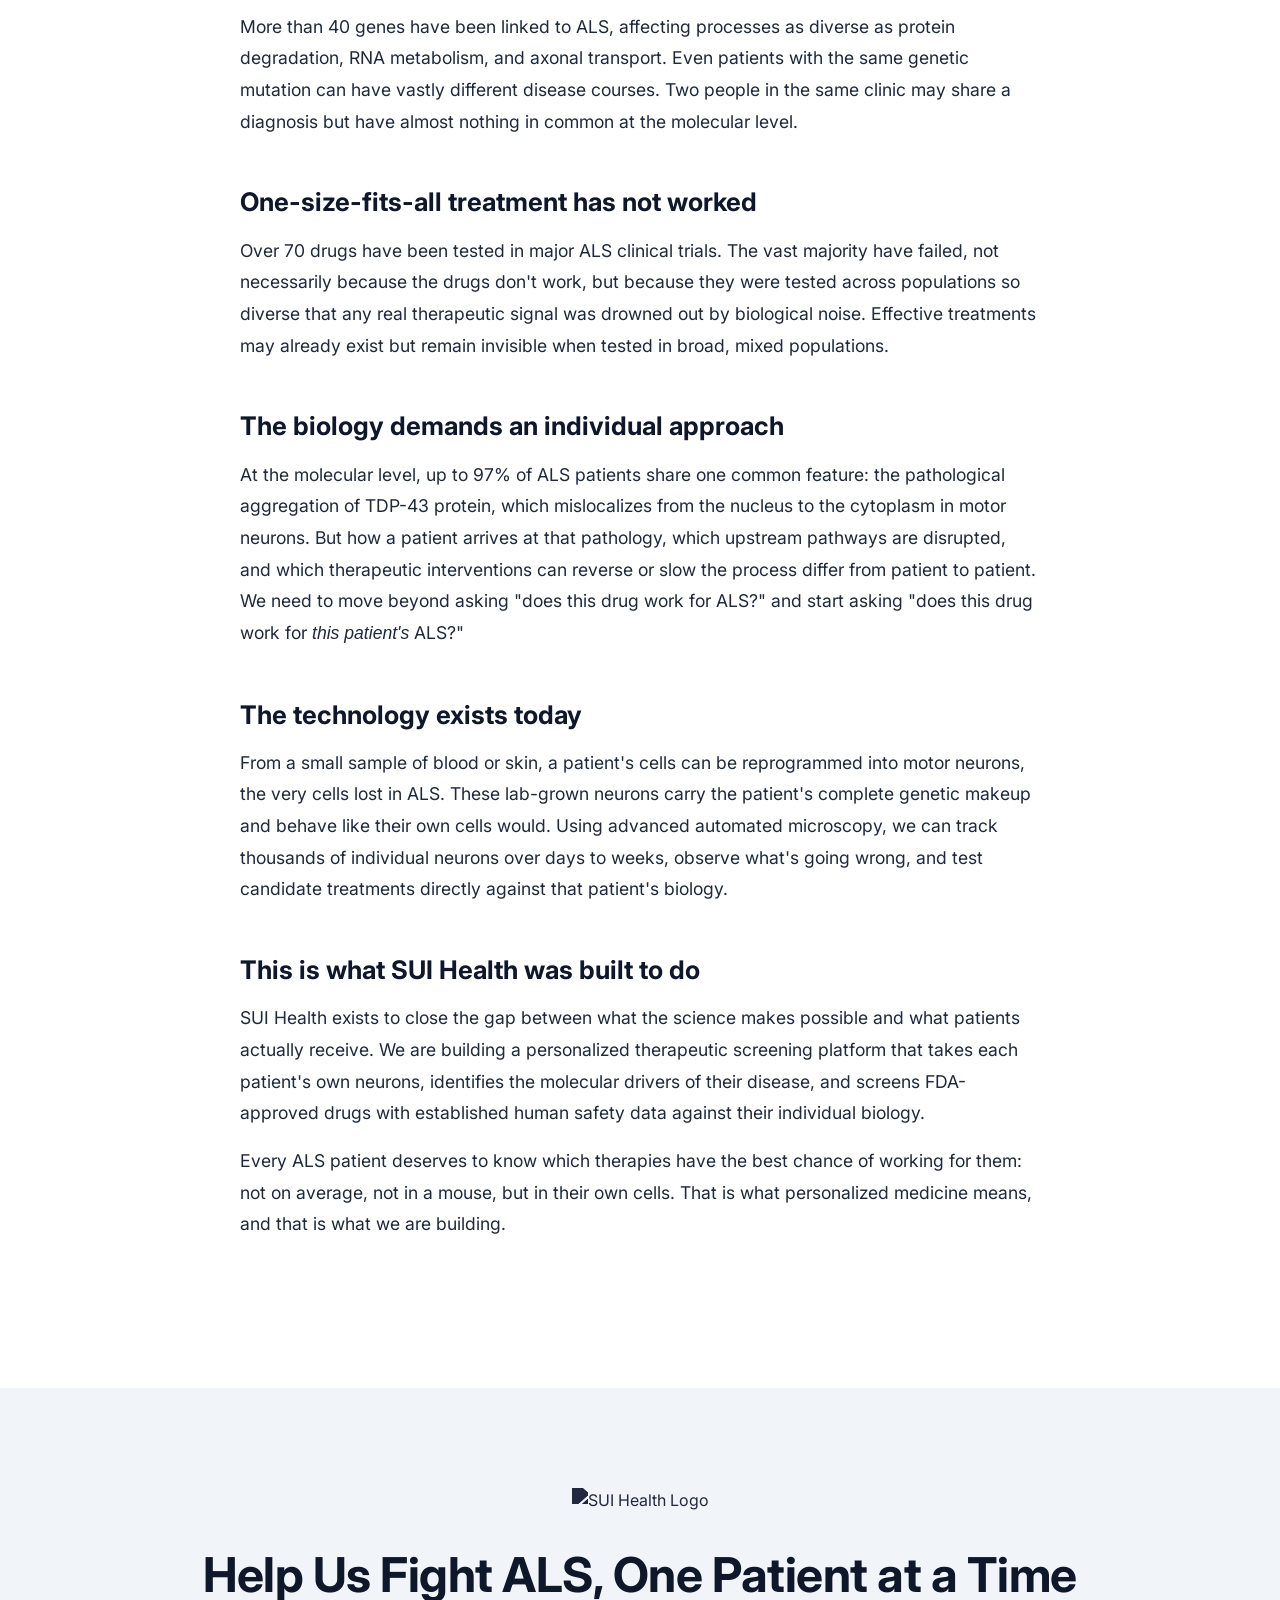
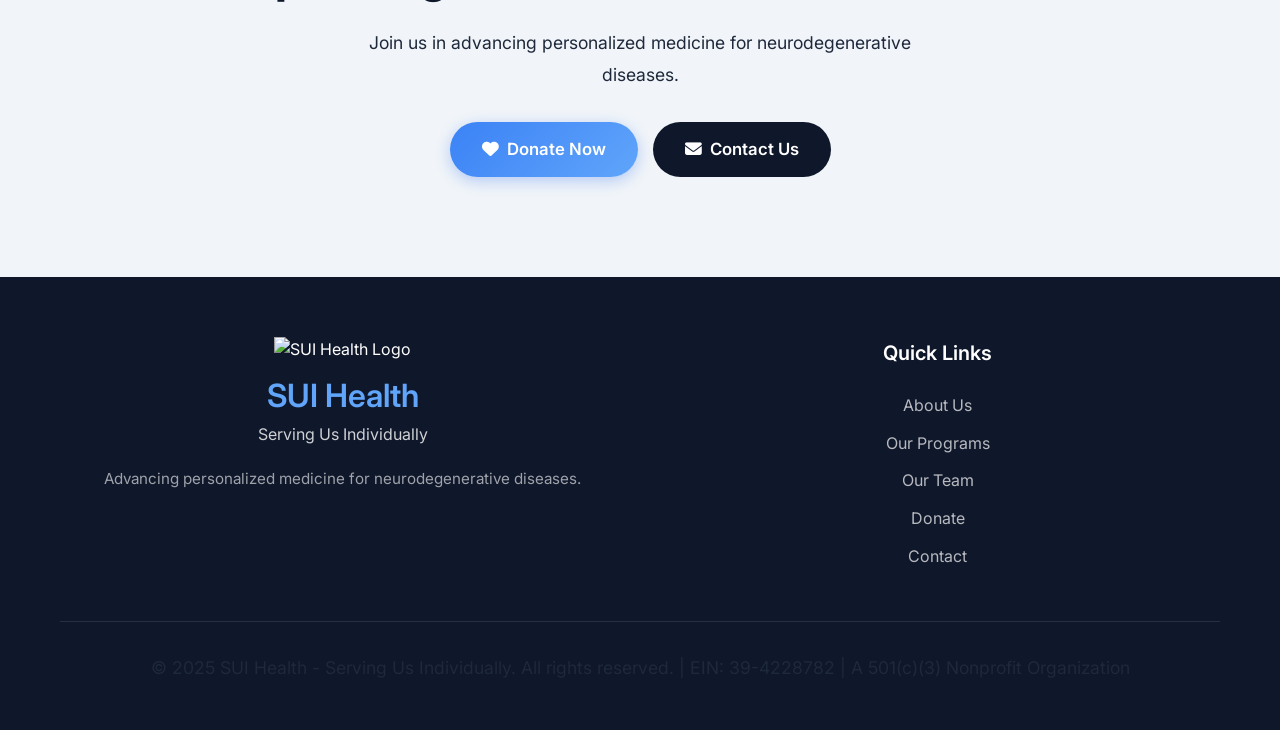
==== commit 82a71371: "Fix URL consistency: standardize to .html for GitHub Pages SEO" ====
--- a/about.html
+++ b/about.html
@@ -6,10 +6,10 @@
     <title>About SUI Health — Our Mission to Personalize ALS Treatment</title>
     <meta name="description" content="Learn about SUI Health's mission to develop personalized treatments for ALS and neurodegenerative diseases using patient-derived cellular models and cutting-edge research.">
     <meta name="keywords" content="SUI Health mission, ALS personalized medicine, neurodegenerative disease nonprofit, patient-centered ALS care, personalized neuronal models, TDP-43, iPSC motor neurons">
-    <link rel="canonical" href="https://www.suihealth.com/about">
+    <link rel="canonical" href="https://www.suihealth.com/about.html">
     <meta property="og:title" content="About SUI Health — Our Mission to Personalize ALS Treatment">
     <meta property="og:description" content="Learn how SUI Health is pioneering personalized ALS treatments using patient-derived cellular models.">
-    <meta property="og:url" content="https://www.suihealth.com/about">
+    <meta property="og:url" content="https://www.suihealth.com/about.html">
     <meta property="og:type" content="website">
 
     <script async src="https://www.googletagmanager.com/gtag/js?id=G-ZKHD42PNMG"></script>
@@ -58,18 +58,18 @@
     <!-- Navigation -->
     <nav id="navbar">
         <div class="nav-container">
-            <a href="/" class="logo">
+            <a href="index.html" class="logo">
                 <img src="https://suihealth-website.s3.us-east-2.amazonaws.com/photos/logo-white.png" alt="SUI Health Logo" class="logo-img">
                 <span><span class="logo-line1">SUI Health -</span> <span class="logo-line2">Serving Us Individually</span></span>
             </a>
             <div class="nav-links">
-                <a href="/">Home</a>
-                <a href="/about">About</a>
-                <a href="/programs">Programs</a>
-                <a href="/get-involved">Get Involved</a>
-                <a href="/team">Team</a>
-                <a href="/contact">Contact</a>
-                <a href="/donate" class="btn-donate">Donate Now</a>
+                <a href="index.html">Home</a>
+                <a href="about.html">About</a>
+                <a href="programs.html">Programs</a>
+                <a href="get-involved.html">Get Involved</a>
+                <a href="team.html">Team</a>
+                <a href="contact.html">Contact</a>
+                <a href="donate.html" class="btn-donate">Donate Now</a>
             </div>
             <div class="mobile-menu" onclick="toggleMobileMenu()"><i class="fas fa-bars"></i></div>
         </div>
@@ -85,8 +85,6 @@
     </section>
 
     <!-- Mission Section -->
-
- 
     <section>
         <div class="container">
                            <div class="section-header">
@@ -161,8 +159,8 @@
             <h2>Help Us Fight ALS, One Patient at a Time</h2>
             <p style="max-width: 600px; margin: 0 auto 2rem;">Join us in advancing personalized medicine for neurodegenerative diseases.</p>
             <div style="display: flex; gap: 15px; justify-content: center; flex-wrap: wrap;">
-                <a href="/donate" class="btn btn-primary"><i class="fas fa-heart"></i> Donate Now</a>
-                <a href="/contact" class="btn btn-dark"><i class="fas fa-envelope"></i> Contact Us</a>
+                <a href="donate.html" class="btn btn-primary"><i class="fas fa-heart"></i> Donate Now</a>
+                <a href="contact.html" class="btn btn-dark"><i class="fas fa-envelope"></i> Contact Us</a>
             </div>
         </div>
     </section>
@@ -170,19 +168,21 @@
     <!-- Footer -->
     <footer>
         <div class="container">
-            <div class="footer-content">
-                <div class="footer-about">
-                    <h3>SUI Health - Serving Us Individually</h3>
-                    <p>Advancing personalized medicine for neurodegenerative diseases.</p>
+            <div class="footer-content" style="display: grid; grid-template-columns: 1fr 1fr; gap: 30px; align-items: start;">
+                <div class="footer-about" style="text-align: center;">
+                    <img src="https://suihealth-website.s3.us-east-2.amazonaws.com/photos/logo-white.png" alt="SUI Health Logo" style="height: 40px; margin-bottom: 0.75rem;">
+                    <h3 style="margin-bottom: 0.25rem;">SUI Health</h3>
+                    <p style="color: rgba(255,255,255,0.8); margin-top: 0;">Serving Us Individually</p>
+                    <p style="color: rgba(255,255,255,0.6); font-size: 0.95rem;">Advancing personalized medicine for neurodegenerative diseases.</p>
                 </div>
-                <div class="footer-column">
+                <div class="footer-column" style="text-align: center;">
                     <h4>Quick Links</h4>
                     <ul>
-                        <li><a href="/about">About Us</a></li>
-                        <li><a href="/programs">Our Programs</a></li>
-                        <li><a href="/team">Our Team</a></li>
-                        <li><a href="/donate">Donate</a></li>
-                        <li><a href="/contact">Contact</a></li>
+                        <li><a href="about.html">About Us</a></li>
+                        <li><a href="programs.html">Our Programs</a></li>
+                        <li><a href="team.html">Our Team</a></li>
+                        <li><a href="donate.html">Donate</a></li>
+                        <li><a href="contact.html">Contact</a></li>
                     </ul>
                 </div>
             </div>
@@ -192,13 +192,6 @@
         </div>
     </footer>
 
-    <script>
-        window.addEventListener('load',()=>{setTimeout(()=>{document.getElementById('loader').classList.add('hidden');},500);});
-        window.addEventListener('scroll',()=>{const n=document.getElementById('navbar');if(window.scrollY>50)n.classList.add('scrolled');else n.classList.remove('scrolled');});
-        function toggleMobileMenu(){const nl=document.querySelector('.nav-links'),mi=document.querySelector('.mobile-menu i');if(nl.style.display==='flex'){nl.style.display='none';mi.classList.replace('fa-times','fa-bars');}else{nl.style.display='flex';nl.style.flexDirection='column';nl.style.position='absolute';nl.style.top='100%';nl.style.left='0';nl.style.right='0';nl.style.background='var(--dark-black)';nl.style.padding='20px';nl.style.borderRadius='0 0 15px 15px';mi.classList.replace('fa-bars','fa-times');}}
-        document.querySelectorAll('.nav-links a').forEach(l=>{l.addEventListener('click',()=>{if(window.innerWidth<768){document.querySelector('.nav-links').style.display='none';const i=document.querySelector('.mobile-menu i');if(i)i.classList.replace('fa-times','fa-bars');}});});
-        const observer=new IntersectionObserver((entries)=>{entries.forEach(e=>{if(e.isIntersecting)e.target.classList.add('visible');});},{threshold:0.1,rootMargin:'0px 0px -50px 0px'});
-        document.querySelectorAll('.fade-in').forEach(el=>observer.observe(el));
-    </script>
+    <script src="main.js"></script>
 </body>
 </html>
